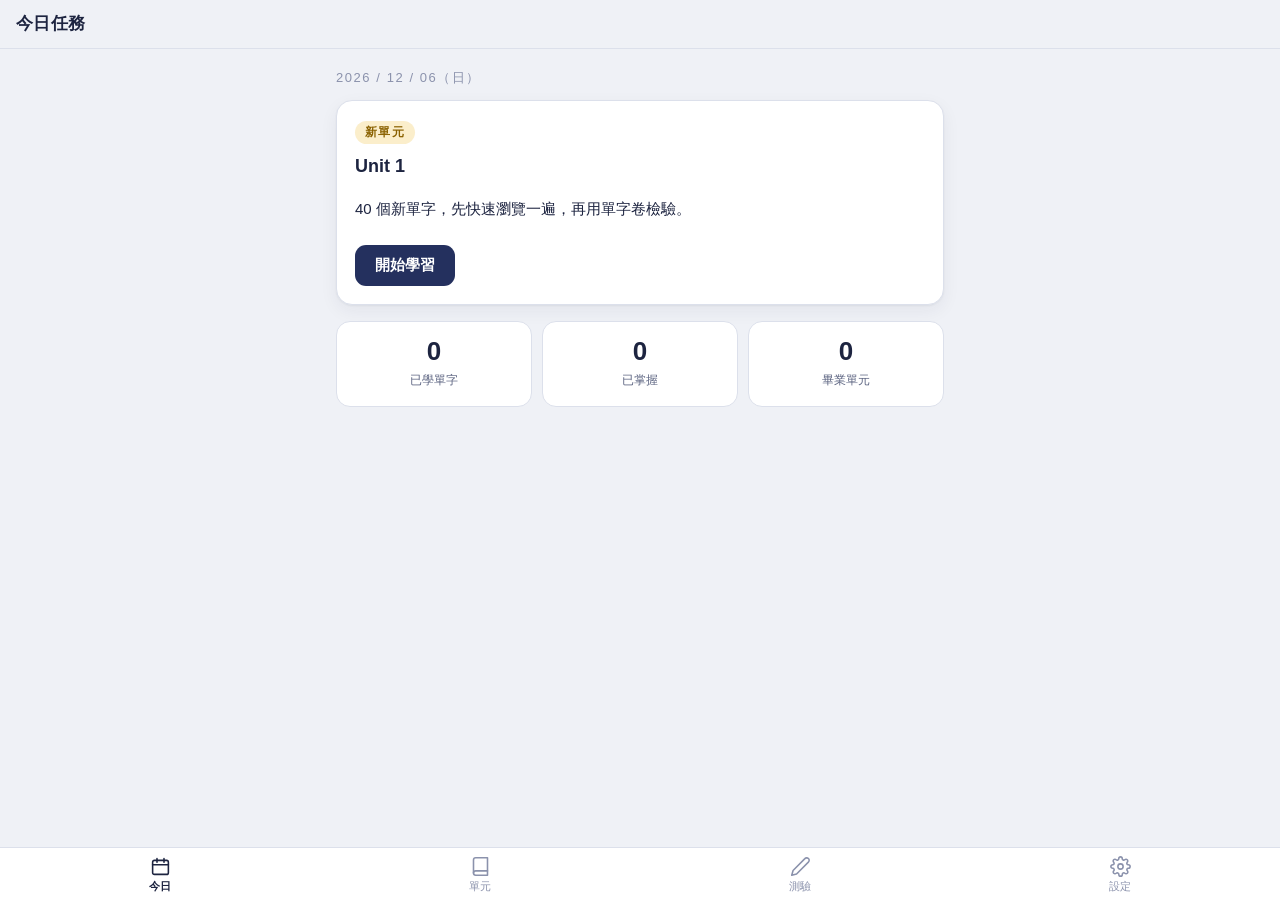
==== app/index.html @ bc799c41 "介面全面移除 emoji，改用 Feather SVG 線條圖示（全域規則）(v1.3.0) Co-Authored-By: Claude Fable 5 <noreply@anthropic.com" ====
<!doctype html>
<html lang="zh-Hant-TW">
<head>
<meta charset="utf-8">
<meta name="viewport" content="width=device-width, initial-scale=1, viewport-fit=cover">
<meta name="color-scheme" content="light dark">
<meta name="theme-color" content="#EFF1F6" media="(prefers-color-scheme: light)">
<meta name="theme-color" content="#101527" media="(prefers-color-scheme: dark)">
<title>多益日課</title>
<meta name="description" content="TOEIC 1250 核心單字（TSL 1.2 全量）：每日一單元、間隔複習、單字測驗。">
<link rel="icon" href="icons/icon-192.png" type="image/png">
<link rel="manifest" href="manifest.json">
<link rel="apple-touch-icon" href="icons/apple-touch-icon.png">
<meta name="apple-mobile-web-app-capable" content="yes">
<meta name="apple-mobile-web-app-status-bar-style" content="default">
<meta name="apple-mobile-web-app-title" content="多益日課">
<link rel="stylesheet" href="css/style.css">
</head>
<body>
<main id="main" aria-live="polite"></main>

<nav class="tabbar" aria-label="主選單">
  <button data-tab="home" onclick="nav('#/home')"><span class="ic"><svg viewBox="0 0 24 24" fill="none" stroke="currentColor" stroke-width="1.8" stroke-linecap="round" stroke-linejoin="round" aria-hidden="true"><rect x="3" y="5" width="18" height="16" rx="2"/><line x1="8" y1="3" x2="8" y2="7"/><line x1="16" y1="3" x2="16" y2="7"/><line x1="3" y1="10" x2="21" y2="10"/></svg></span>今日</button>
  <button data-tab="units" onclick="nav('#/units')"><span class="ic"><svg viewBox="0 0 24 24" fill="none" stroke="currentColor" stroke-width="1.8" stroke-linecap="round" stroke-linejoin="round" aria-hidden="true"><path d="M4 19.5A2.5 2.5 0 0 1 6.5 17H20"/><path d="M6.5 2H20v20H6.5A2.5 2.5 0 0 1 4 19.5v-15A2.5 2.5 0 0 1 6.5 2z"/></svg></span>單元</button>
  <button data-tab="quiz" onclick="nav('#/quiz')"><span class="ic"><svg viewBox="0 0 24 24" fill="none" stroke="currentColor" stroke-width="1.8" stroke-linecap="round" stroke-linejoin="round" aria-hidden="true"><path d="M17 3a2.83 2.83 0 1 1 4 4L7.5 20.5 2 22l1.5-5.5L17 3z"/></svg></span>測驗</button>
  <button data-tab="settings" onclick="nav('#/settings')"><span class="ic"><svg viewBox="0 0 24 24" fill="none" stroke="currentColor" stroke-width="1.8" stroke-linecap="round" stroke-linejoin="round" aria-hidden="true"><circle cx="12" cy="12" r="3"/><path d="M19.4 15a1.65 1.65 0 0 0 .33 1.82l.06.06a2 2 0 0 1 0 2.83 2 2 0 0 1-2.83 0l-.06-.06a1.65 1.65 0 0 0-1.82-.33 1.65 1.65 0 0 0-1 1.51V21a2 2 0 0 1-2 2 2 2 0 0 1-2-2v-.09A1.65 1.65 0 0 0 9 19.4a1.65 1.65 0 0 0-1.82.33l-.06.06a2 2 0 0 1-2.83 0 2 2 0 0 1 0-2.83l.06-.06a1.65 1.65 0 0 0 .33-1.82 1.65 1.65 0 0 0-1.51-1H3a2 2 0 0 1-2-2 2 2 0 0 1 2-2h.09A1.65 1.65 0 0 0 4.6 9a1.65 1.65 0 0 0-.33-1.82l-.06-.06a2 2 0 0 1 0-2.83 2 2 0 0 1 2.83 0l.06.06a1.65 1.65 0 0 0 1.82.33H9a1.65 1.65 0 0 0 1-1.51V3a2 2 0 0 1 2-2 2 2 0 0 1 2 2v.09a1.65 1.65 0 0 0 1 1.51 1.65 1.65 0 0 0 1.82-.33l.06-.06a2 2 0 0 1 2.83 0 2 2 0 0 1 0 2.83l-.06.06a1.65 1.65 0 0 0-.33 1.82V9a1.65 1.65 0 0 0 1.51 1H21a2 2 0 0 1 2 2 2 2 0 0 1-2 2h-.09a1.65 1.65 0 0 0-1.51 1z"/></svg></span>設定</button>
</nav>

<script src="js/config.js"></script>
<script src="js/store.js"></script>
<script src="js/speech.js"></script>
<script src="js/app.js"></script>
</body>
</html>
---- app/css/style.css ----
/* 多益日課 — mobile-first, iPhone Safari 為主要目標 */
:root{
  --ground:#EFF1F6; --surface:#FFFFFF; --surface-2:#F6F7FB;
  --ink:#1D2440; --ink-2:#5B6380; --ink-3:#8B92AC; --line:#DCE0EB;
  --accent:#F0B429; --accent-soft:#FBEECB; --accent-ink:#8A6100;
  --btn-bg:#24305E; --btn-ink:#FFFFFF;
  --good:#25754F; --good-bg:#E0F1E8; --bad:#B54258; --bad-bg:#F8E6EA;
  --shadow:0 1px 2px rgba(29,36,64,.05),0 6px 18px rgba(29,36,64,.06);
  --focus:#4A5FB0;
}
@media (prefers-color-scheme: dark){
  :root:not([data-theme="light"]){
    --ground:#101527; --surface:#1A2038; --surface-2:#20274A;
    --ink:#E9ECF7; --ink-2:#A6ADCB; --ink-3:#7A82A6; --line:#2E3557;
    --accent:#FFC94A; --accent-soft:#3A3350; --accent-ink:#FFD97A;
    --btn-bg:#4A5FB0; --btn-ink:#FFFFFF;
    --good:#5FC996; --good-bg:#1E3A2F; --bad:#EE8298; --bad-bg:#432231;
    --shadow:0 1px 2px rgba(0,0,0,.3),0 6px 18px rgba(0,0,0,.35);
    --focus:#8296DD;
  }
}
:root[data-theme="dark"]{
  --ground:#101527; --surface:#1A2038; --surface-2:#20274A;
  --ink:#E9ECF7; --ink-2:#A6ADCB; --ink-3:#7A82A6; --line:#2E3557;
  --accent:#FFC94A; --accent-soft:#3A3350; --accent-ink:#FFD97A;
  --btn-bg:#4A5FB0; --btn-ink:#FFFFFF;
  --good:#5FC996; --good-bg:#1E3A2F; --bad:#EE8298; --bad-bg:#432231;
  --shadow:0 1px 2px rgba(0,0,0,.3),0 6px 18px rgba(0,0,0,.35);
  --focus:#8296DD;
}

*{box-sizing:border-box}
html{-webkit-text-size-adjust:100%}
body{
  margin:0; background:var(--ground); color:var(--ink);
  font:15px/1.65 "Noto Sans TC",-apple-system,"PingFang TC","Microsoft JhengHei",sans-serif;
  min-height:100vh; padding-bottom:calc(64px + env(safe-area-inset-bottom));
  -webkit-tap-highlight-color:transparent;
}
button{font-family:inherit;font-size:inherit;cursor:pointer}
textarea,input{font-family:inherit;color:var(--ink)}
:focus-visible{outline:2px solid var(--focus);outline-offset:2px;border-radius:4px}
h1,h2,h3{margin:0;font-weight:700}
[hidden]{display:none!important}

.topbar{
  position:sticky;top:0;z-index:10;
  display:flex;align-items:center;gap:8px;
  background:var(--ground);border-bottom:1px solid var(--line);
  padding:calc(10px + env(safe-area-inset-top)) 16px 10px;
}
.topbar h1{font-size:17px;letter-spacing:.02em}
.backbtn{
  border:none;background:none;color:var(--ink);
  font-size:26px;line-height:1;padding:0 8px 2px 0;
}

.pad{padding:16px;max-width:640px;margin:0 auto}
.pad-s{padding:12px}
.mt{margin-top:12px}
.muted{color:var(--ink-2);font-size:13.5px;margin:4px 0}
.datefmt{color:var(--ink-3);font-size:13px;letter-spacing:.12em;margin:2px 0 12px;
  font-variant-numeric:tabular-nums}
.secttl{font-size:14px;color:var(--ink-2);margin:18px 0 8px}

.card{
  background:var(--surface);border:1px solid var(--line);border-radius:16px;
  box-shadow:var(--shadow);padding:18px;margin-bottom:12px;
}
.card h2{font-size:18px;margin-bottom:4px}
.card .cnt{color:var(--accent-ink);background:var(--accent-soft);
  border-radius:99px;padding:1px 10px;font-size:13px;vertical-align:2px}

.btn{
  border:none;border-radius:11px;background:var(--btn-bg);color:var(--btn-ink);
  padding:11px 20px;font-weight:700;font-size:15px;margin-top:8px;
}
.btn.ghost{background:var(--surface-2);color:var(--ink);border:1px solid var(--line)}
.btn.danger{background:var(--bad-bg);color:var(--bad);border:1px solid var(--bad)}
.btn.small{padding:6px 14px;font-size:13px;margin:0}
.btn:disabled{opacity:.45;cursor:not-allowed}
.rowbtns{display:flex;gap:10px;flex-wrap:wrap;margin-top:8px}
.rowbtns.center{justify-content:center}
.iconbtn{border:1px solid var(--line);background:var(--surface-2);border-radius:99px;
  width:38px;height:38px;flex:none;color:var(--ink);
  display:inline-flex;align-items:center;justify-content:center}
.iconbtn.big{width:52px;height:52px}
.iconbtn svg{width:18px;height:18px}
.iconbtn.big svg{width:22px;height:22px}

/* 今日任務 */
.task-tag{display:inline-block;font-size:11.5px;font-weight:700;letter-spacing:.12em;
  padding:2px 10px;border-radius:99px;margin-bottom:8px}
.task-tag.new{background:var(--accent-soft);color:var(--accent-ink)}
.task-tag.review{background:var(--good-bg);color:var(--good)}
.done-card{text-align:center;padding:34px 18px}
.statrow{display:grid;grid-template-columns:repeat(3,1fr);gap:10px;margin-top:16px}
.stat{background:var(--surface);border:1px solid var(--line);border-radius:14px;
  text-align:center;padding:14px 6px}
.stat b{font-size:26px;font-variant-numeric:tabular-nums;display:block;line-height:1.2}
.stat span{font-size:12px;color:var(--ink-2)}
.notice{background:var(--accent-soft);color:var(--accent-ink);border-radius:12px;
  padding:10px 14px;font-size:13.5px;margin-bottom:12px}
.notice.bad{background:var(--bad-bg);color:var(--bad)}

/* 單元列表 */
.unitrow{cursor:pointer}
.unitrow-head{display:flex;justify-content:space-between;align-items:baseline}
.stagelbl{font-size:12.5px;color:var(--ink-2)}
.bar{height:6px;background:var(--surface-2);border:1px solid var(--line);
  border-radius:99px;overflow:hidden;margin:10px 0 8px}
.bar div{height:100%;background:var(--accent);border-radius:99px}
.unitrow-foot{display:flex;justify-content:space-between;font-size:12.5px;color:var(--ink-3)}
.pips{display:flex;gap:3px;align-items:center}
.pips i{width:8px;height:8px;border-radius:99px;background:var(--line);display:inline-block}
.pips i.on{background:var(--good)}

/* 單字列表 */
.list{padding:4px 0}
.wordrow{
  display:flex;justify-content:space-between;align-items:center;gap:10px;
  padding:11px 16px;border-bottom:1px solid var(--line);cursor:pointer;
}
.wordrow:last-child{border-bottom:none}
.wordrow b{font-size:16.5px}
.wordrow .zh{color:var(--ink-2);font-size:13px;margin-left:10px}
.wordrow.slim b{font-size:15px}
.wordst{color:var(--ink-3)}
.star{color:var(--accent);margin-left:5px}
.wordst.ok{color:var(--good);font-weight:700}
.del{background:none;border:none;color:var(--ink-3);font-size:13px;padding:4px 8px}

/* 單字詳情 */
.w-head{display:flex;align-items:center;gap:12px;justify-content:space-between}
.headword{font-size:clamp(1.9rem,8vw,2.6rem);font-weight:700;line-height:1.15;
  overflow-wrap:anywhere}
.ipa{color:var(--ink-3);font-style:italic;margin:2px 0;font-size:15px}
.pos{color:var(--accent-ink);font-weight:700;font-size:13px;letter-spacing:.08em;margin:2px 0}
.defs p{margin:3px 0;font-size:16px}
.wordcard h3{font-size:13px;color:var(--ink-3);letter-spacing:.1em;margin:16px 0 6px}
.chips{display:flex;flex-wrap:wrap;gap:6px}
.chip{background:var(--surface-2);border:1px solid var(--line);border-radius:99px;
  padding:2px 12px;font-size:13px}
.chip.anti{background:var(--bad-bg);color:var(--bad);border-color:var(--bad)}
.ex{border-left:3px solid var(--accent);padding:2px 0 2px 12px;margin:8px 0}
.ex .en{margin:0;font-size:15px}
.ex .zh{margin:2px 0 0;color:var(--ink-2);font-size:13.5px}
.defen{color:var(--ink-2);font-size:14px;margin:0}
.w-stats{color:var(--ink-3);font-size:12.5px;margin-top:16px;
  font-variant-numeric:tabular-nums}

/* 快速記憶 */
.flashpad{display:flex;flex-direction:column;gap:14px}
.flash-i{color:var(--ink-3);font-size:13px;text-align:center;margin:0;
  font-variant-numeric:tabular-nums}
.flashcard{
  min-height:300px;display:flex;flex-direction:column;justify-content:center;
  align-items:center;text-align:center;cursor:pointer;margin:0;gap:6px;
}
.flashcard .defs p{font-size:17px}
.fliphint{color:var(--ink-3);font-size:12.5px;margin-top:14px}

/* 測驗 */
.quizcard{text-align:center;padding:26px 18px}
.quizcard .w-head{justify-content:center}
.chiprow{display:flex;flex-wrap:wrap;gap:8px;margin:10px 0}
.chipbtn{background:var(--surface-2);border:1px solid var(--line);color:var(--ink);
  border-radius:99px;padding:7px 16px;font-weight:700;font-size:14px}
.chipbtn.sel{background:var(--btn-bg);color:var(--btn-ink);border-color:var(--btn-bg)}
.opts{display:grid;gap:10px}
.opts button{
  text-align:left;border:1px solid var(--line);border-radius:13px;
  background:var(--surface);padding:13px 16px;font-size:15.5px;color:var(--ink);
  box-shadow:var(--shadow);
}
.opts button.correct{background:var(--good-bg);border-color:var(--good);color:var(--good);font-weight:700}
.opts button.wrong{background:var(--bad-bg);border-color:var(--bad);color:var(--bad)}
.opts button:disabled{cursor:default}
.quiznext{display:flex;align-items:center;gap:14px;margin-top:14px;min-height:48px}
.fb{font-weight:700}
.fb.ok{color:var(--good)}
.fb.no{color:var(--bad)}
.center-card{text-align:center;padding:30px 18px}
.scorehero{font-size:56px;font-weight:700;margin:0;line-height:1.1;
  font-variant-numeric:tabular-nums}
.scorehero small{font-size:22px;color:var(--ink-3);font-weight:400}

/* 設定 */
.ta{width:100%;min-height:90px;border:1px solid var(--line);border-radius:10px;
  background:var(--surface-2);padding:10px;font-size:12.5px;margin-top:8px;resize:vertical}
.about p{margin:4px 0}

/* 底部分頁列 */
.tabbar{
  position:fixed;left:0;right:0;bottom:0;z-index:20;
  display:flex;background:var(--surface);border-top:1px solid var(--line);
  padding-bottom:env(safe-area-inset-bottom);
}
.tabbar button{
  flex:1;background:none;border:none;color:var(--ink-3);
  font-size:11px;padding:8px 0 6px;display:flex;flex-direction:column;
  align-items:center;gap:2px;
}
.tabbar button .ic{line-height:0}
.tabbar button .ic svg{width:21px;height:21px}
.tabbar button.active{color:var(--ink);font-weight:700}

@media (prefers-reduced-motion: reduce){
  *{transition:none!important;animation:none!important}
}
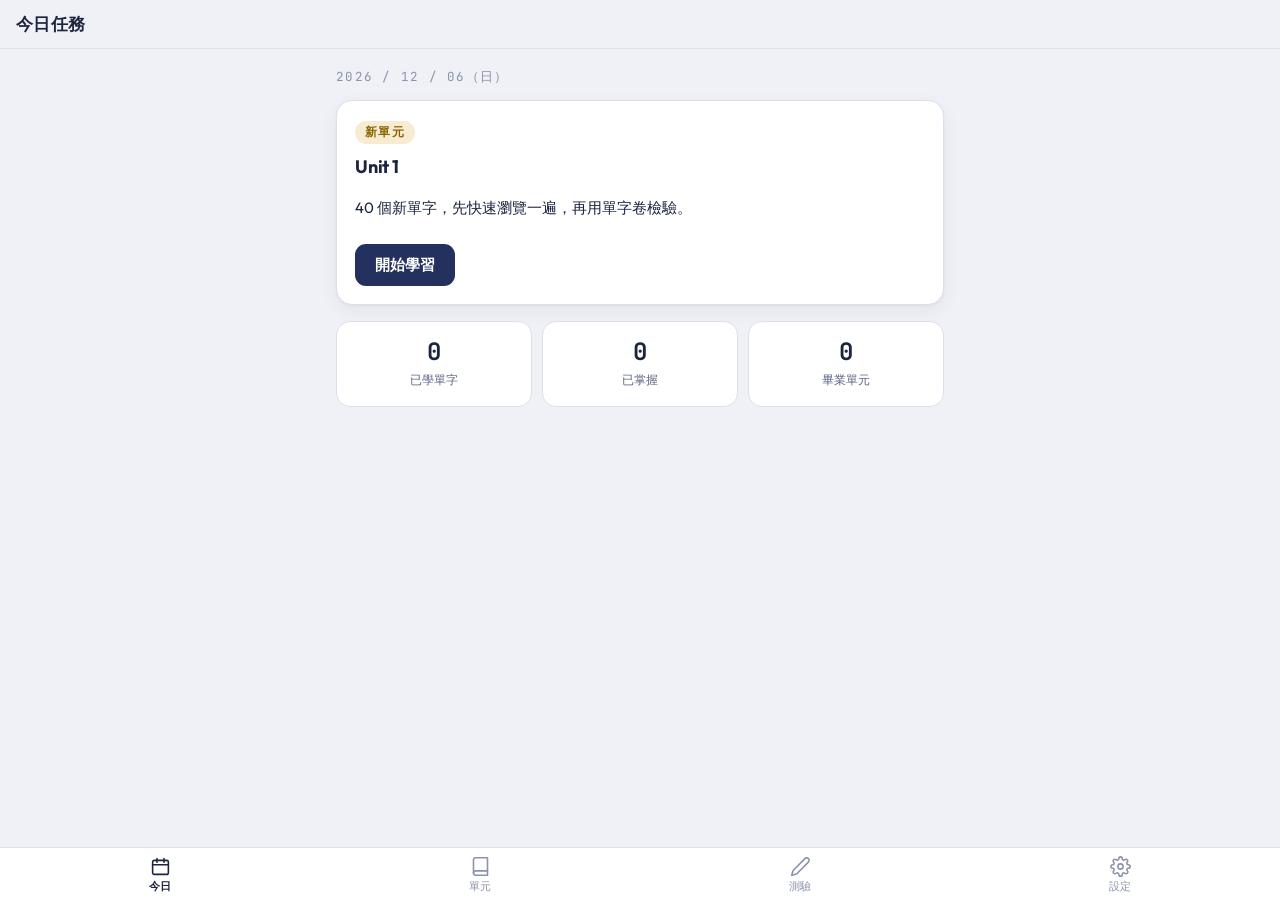
==== commit 6f921036: "套用 stitch-skills taste-design：DESIGN.md 準則 + Outfit/JetBrains Mono 字型系統、降飽和琥珀、觸覺按鈕、cascade 進場 (v1.4." ====
--- a/app/index.html
+++ b/app/index.html
@@ -14,6 +14,9 @@
 <meta name="apple-mobile-web-app-capable" content="yes">
 <meta name="apple-mobile-web-app-status-bar-style" content="default">
 <meta name="apple-mobile-web-app-title" content="多益日課">
+<link rel="preconnect" href="https://fonts.googleapis.com">
+<link rel="preconnect" href="https://fonts.gstatic.com" crossorigin>
+<link rel="stylesheet" href="https://fonts.googleapis.com/css2?family=Outfit:wght@500;600;700&family=JetBrains+Mono:wght@400;500&display=swap">
 <link rel="stylesheet" href="css/style.css">
 </head>
 <body>
--- a/app/css/style.css
+++ b/app/css/style.css
@@ -1,46 +1,49 @@
-/* 多益日課 — mobile-first, iPhone Safari 為主要目標 */
+/* 多益日課 — mobile-first, iPhone Safari 為主要目標。
+   視覺準則見專案根目錄 DESIGN.md（taste-design 方法論）。 */
 :root{
   --ground:#EFF1F6; --surface:#FFFFFF; --surface-2:#F6F7FB;
   --ink:#1D2440; --ink-2:#5B6380; --ink-3:#8B92AC; --line:#DCE0EB;
-  --accent:#F0B429; --accent-soft:#FBEECB; --accent-ink:#8A6100;
+  --accent:#DFAF52; --accent-soft:#F7ECD2; --accent-ink:#8A6100;
   --btn-bg:#24305E; --btn-ink:#FFFFFF;
   --good:#25754F; --good-bg:#E0F1E8; --bad:#B54258; --bad-bg:#F8E6EA;
   --shadow:0 1px 2px rgba(29,36,64,.05),0 6px 18px rgba(29,36,64,.06);
-  --focus:#4A5FB0;
+  --focus:#8A6100;
+  --font-mono:"JetBrains Mono",ui-monospace,"SF Mono",Menlo,monospace;
+  --ease:cubic-bezier(.2,.7,.3,1);
 }
 @media (prefers-color-scheme: dark){
   :root:not([data-theme="light"]){
     --ground:#101527; --surface:#1A2038; --surface-2:#20274A;
     --ink:#E9ECF7; --ink-2:#A6ADCB; --ink-3:#7A82A6; --line:#2E3557;
-    --accent:#FFC94A; --accent-soft:#3A3350; --accent-ink:#FFD97A;
+    --accent:#E5C06A; --accent-soft:#3A3350; --accent-ink:#EFCF87;
     --btn-bg:#4A5FB0; --btn-ink:#FFFFFF;
     --good:#5FC996; --good-bg:#1E3A2F; --bad:#EE8298; --bad-bg:#432231;
     --shadow:0 1px 2px rgba(0,0,0,.3),0 6px 18px rgba(0,0,0,.35);
-    --focus:#8296DD;
+    --focus:#E5C06A;
   }
 }
 :root[data-theme="dark"]{
   --ground:#101527; --surface:#1A2038; --surface-2:#20274A;
   --ink:#E9ECF7; --ink-2:#A6ADCB; --ink-3:#7A82A6; --line:#2E3557;
-  --accent:#FFC94A; --accent-soft:#3A3350; --accent-ink:#FFD97A;
+  --accent:#E5C06A; --accent-soft:#3A3350; --accent-ink:#EFCF87;
   --btn-bg:#4A5FB0; --btn-ink:#FFFFFF;
   --good:#5FC996; --good-bg:#1E3A2F; --bad:#EE8298; --bad-bg:#432231;
   --shadow:0 1px 2px rgba(0,0,0,.3),0 6px 18px rgba(0,0,0,.35);
-  --focus:#8296DD;
+  --focus:#E5C06A;
 }
 
 *{box-sizing:border-box}
 html{-webkit-text-size-adjust:100%}
 body{
   margin:0; background:var(--ground); color:var(--ink);
-  font:15px/1.65 "Noto Sans TC",-apple-system,"PingFang TC","Microsoft JhengHei",sans-serif;
+  font:15px/1.65 "Outfit","Noto Sans TC",-apple-system,"PingFang TC","Microsoft JhengHei",sans-serif;
   min-height:100vh; padding-bottom:calc(64px + env(safe-area-inset-bottom));
   -webkit-tap-highlight-color:transparent;
 }
 button{font-family:inherit;font-size:inherit;cursor:pointer}
 textarea,input{font-family:inherit;color:var(--ink)}
 :focus-visible{outline:2px solid var(--focus);outline-offset:2px;border-radius:4px}
-h1,h2,h3{margin:0;font-weight:700}
+h1,h2,h3{margin:0;font-weight:700;letter-spacing:-.01em}
 [hidden]{display:none!important}
 
 .topbar{
@@ -59,8 +62,8 @@
 .pad-s{padding:12px}
 .mt{margin-top:12px}
 .muted{color:var(--ink-2);font-size:13.5px;margin:4px 0}
-.datefmt{color:var(--ink-3);font-size:13px;letter-spacing:.12em;margin:2px 0 12px;
-  font-variant-numeric:tabular-nums}
+.datefmt{color:var(--ink-3);font-size:12.5px;letter-spacing:.1em;margin:2px 0 12px;
+  font-family:var(--font-mono)}
 .secttl{font-size:14px;color:var(--ink-2);margin:18px 0 8px}
 
 .card{
@@ -74,7 +77,9 @@
 .btn{
   border:none;border-radius:11px;background:var(--btn-bg);color:var(--btn-ink);
   padding:11px 20px;font-weight:700;font-size:15px;margin-top:8px;
-}
+  transition:transform .12s var(--ease);
+}
+.btn:active,.iconbtn:active,.chipbtn:active{transform:translateY(1px)}
 .btn.ghost{background:var(--surface-2);color:var(--ink);border:1px solid var(--line)}
 .btn.danger{background:var(--bad-bg);color:var(--bad);border:1px solid var(--bad)}
 .btn.small{padding:6px 14px;font-size:13px;margin:0}
@@ -97,7 +102,7 @@
 .statrow{display:grid;grid-template-columns:repeat(3,1fr);gap:10px;margin-top:16px}
 .stat{background:var(--surface);border:1px solid var(--line);border-radius:14px;
   text-align:center;padding:14px 6px}
-.stat b{font-size:26px;font-variant-numeric:tabular-nums;display:block;line-height:1.2}
+.stat b{font-size:24px;font-family:var(--font-mono);display:block;line-height:1.3}
 .stat span{font-size:12px;color:var(--ink-2)}
 .notice{background:var(--accent-soft);color:var(--accent-ink);border-radius:12px;
   padding:10px 14px;font-size:13.5px;margin-bottom:12px}
@@ -133,8 +138,8 @@
 /* 單字詳情 */
 .w-head{display:flex;align-items:center;gap:12px;justify-content:space-between}
 .headword{font-size:clamp(1.9rem,8vw,2.6rem);font-weight:700;line-height:1.15;
-  overflow-wrap:anywhere}
-.ipa{color:var(--ink-3);font-style:italic;margin:2px 0;font-size:15px}
+  letter-spacing:-.015em;overflow-wrap:anywhere}
+.ipa{color:var(--ink-3);margin:2px 0;font-size:14px;font-family:var(--font-mono)}
 .pos{color:var(--accent-ink);font-weight:700;font-size:13px;letter-spacing:.08em;margin:2px 0}
 .defs p{margin:3px 0;font-size:16px}
 .wordcard h3{font-size:13px;color:var(--ink-3);letter-spacing:.1em;margin:16px 0 6px}
@@ -146,13 +151,13 @@
 .ex .en{margin:0;font-size:15px}
 .ex .zh{margin:2px 0 0;color:var(--ink-2);font-size:13.5px}
 .defen{color:var(--ink-2);font-size:14px;margin:0}
-.w-stats{color:var(--ink-3);font-size:12.5px;margin-top:16px;
-  font-variant-numeric:tabular-nums}
+.w-stats{color:var(--ink-3);font-size:12px;margin-top:16px;
+  font-family:var(--font-mono)}
 
 /* 快速記憶 */
 .flashpad{display:flex;flex-direction:column;gap:14px}
-.flash-i{color:var(--ink-3);font-size:13px;text-align:center;margin:0;
-  font-variant-numeric:tabular-nums}
+.flash-i{color:var(--ink-3);font-size:12.5px;text-align:center;margin:0;
+  font-family:var(--font-mono)}
 .flashcard{
   min-height:300px;display:flex;flex-direction:column;justify-content:center;
   align-items:center;text-align:center;cursor:pointer;margin:0;gap:6px;
@@ -181,8 +186,8 @@
 .fb.ok{color:var(--good)}
 .fb.no{color:var(--bad)}
 .center-card{text-align:center;padding:30px 18px}
-.scorehero{font-size:56px;font-weight:700;margin:0;line-height:1.1;
-  font-variant-numeric:tabular-nums}
+.scorehero{font-size:52px;font-weight:500;margin:0;line-height:1.1;
+  font-family:var(--font-mono)}
 .scorehero small{font-size:22px;color:var(--ink-3);font-weight:400}
 
 /* 設定 */
@@ -208,3 +213,12 @@
 @media (prefers-reduced-motion: reduce){
   *{transition:none!important;animation:none!important}
 }
+
+/* 進場：卡片 cascade 浮現（DESIGN.md §6）；reduced-motion 由上方全域規則停用 */
+@keyframes rise{from{opacity:0;transform:translateY(8px)}}
+.pad>.card{animation:rise .26s var(--ease) backwards}
+.pad>.card:nth-child(2){animation-delay:40ms}
+.pad>.card:nth-child(3){animation-delay:80ms}
+.pad>.card:nth-child(4){animation-delay:120ms}
+.pad>.card:nth-child(5){animation-delay:160ms}
+.pad>.card:nth-child(6){animation-delay:200ms}
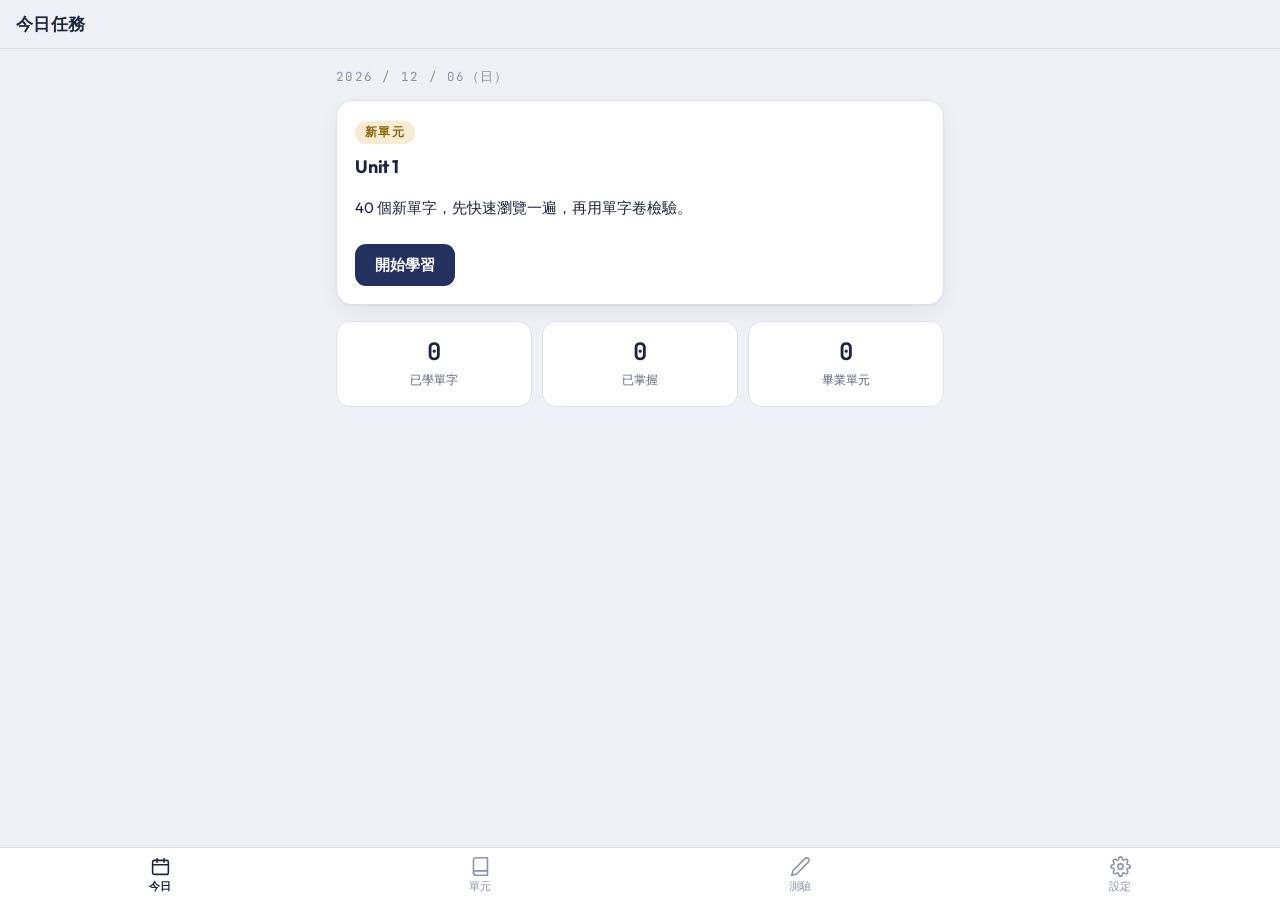
==== commit e3829475: "落實 iOS PWA 行為規格：文件層鎖死+內層滾動、鍵盤 VP 模組、44pt 熱區、真按鈕語意、App 內對話框、SW 更新提示與 ?live 直通 (v1.5.0) Co-Authored-By" ====
--- a/app/index.html
+++ b/app/index.html
@@ -7,6 +7,7 @@
 <meta name="theme-color" content="#EFF1F6" media="(prefers-color-scheme: light)">
 <meta name="theme-color" content="#101527" media="(prefers-color-scheme: dark)">
 <title>多益日課</title>
+<meta name="app-version" content="v1.5.0"><!-- 與 sw.js 的 VERSION 同步遞增（docs/ios-pwa-rules.md §13） -->
 <meta name="description" content="TOEIC 1250 核心單字（TSL 1.2 全量）：每日一單元、間隔複習、單字測驗。">
 <link rel="icon" href="icons/icon-192.png" type="image/png">
 <link rel="manifest" href="manifest.json">
@@ -20,6 +21,7 @@
 <link rel="stylesheet" href="css/style.css">
 </head>
 <body>
+<!-- shell-start（預覽版建置腳本擷取此區塊） -->
 <main id="main" aria-live="polite"></main>
 
 <nav class="tabbar" aria-label="主選單">
@@ -29,9 +31,16 @@
   <button data-tab="settings" onclick="nav('#/settings')"><span class="ic"><svg viewBox="0 0 24 24" fill="none" stroke="currentColor" stroke-width="1.8" stroke-linecap="round" stroke-linejoin="round" aria-hidden="true"><circle cx="12" cy="12" r="3"/><path d="M19.4 15a1.65 1.65 0 0 0 .33 1.82l.06.06a2 2 0 0 1 0 2.83 2 2 0 0 1-2.83 0l-.06-.06a1.65 1.65 0 0 0-1.82-.33 1.65 1.65 0 0 0-1 1.51V21a2 2 0 0 1-2 2 2 2 0 0 1-2-2v-.09A1.65 1.65 0 0 0 9 19.4a1.65 1.65 0 0 0-1.82.33l-.06.06a2 2 0 0 1-2.83 0 2 2 0 0 1 0-2.83l.06-.06a1.65 1.65 0 0 0 .33-1.82 1.65 1.65 0 0 0-1.51-1H3a2 2 0 0 1-2-2 2 2 0 0 1 2-2h.09A1.65 1.65 0 0 0 4.6 9a1.65 1.65 0 0 0-.33-1.82l-.06-.06a2 2 0 0 1 0-2.83 2 2 0 0 1 2.83 0l.06.06a1.65 1.65 0 0 0 1.82.33H9a1.65 1.65 0 0 0 1-1.51V3a2 2 0 0 1 2-2 2 2 0 0 1 2 2v.09a1.65 1.65 0 0 0 1 1.51 1.65 1.65 0 0 0 1.82-.33l.06-.06a2 2 0 0 1 2.83 0 2 2 0 0 1 0 2.83l-.06.06a1.65 1.65 0 0 0-.33 1.82V9a1.65 1.65 0 0 0 1.51 1H21a2 2 0 0 1 2 2 2 2 0 0 1-2 2h-.09a1.65 1.65 0 0 0-1.51 1z"/></svg></span>設定</button>
 </nav>
 
+<dialog id="appDialog" class="dlg" aria-labelledby="dlgMsg">
+  <p id="dlgMsg"></p>
+  <div class="dlg-btns" id="dlgBtns"></div>
+</dialog>
+<!-- shell-end -->
+
 <script src="js/config.js"></script>
 <script src="js/store.js"></script>
 <script src="js/speech.js"></script>
+<script src="js/vp.js"></script>
 <script src="js/app.js"></script>
 </body>
 </html>
--- a/app/css/style.css
+++ b/app/css/style.css
@@ -34,13 +34,26 @@
 
 *{box-sizing:border-box}
 html{-webkit-text-size-adjust:100%}
+html,body{height:100%;overflow:hidden}   /* 文件層不滾動（ios-pwa-rules §3） */
 body{
-  margin:0; background:var(--ground); color:var(--ink);
+  margin:0; position:fixed; inset:0; overscroll-behavior:none;
+  background:var(--ground); color:var(--ink);
   font:15px/1.65 "Outfit","Noto Sans TC",-apple-system,"PingFang TC","Microsoft JhengHei",sans-serif;
-  min-height:100vh; padding-bottom:calc(64px + env(safe-area-inset-bottom));
   -webkit-tap-highlight-color:transparent;
 }
-button{font-family:inherit;font-size:inherit;cursor:pointer}
+#main{
+  height:100%; overflow-y:auto; overscroll-behavior-y:contain;
+  -webkit-overflow-scrolling:touch;
+  /* 鍵盤高度只墊這裡（--kb-h 由 js/vp.js 維護），面板幾何永不變 */
+  padding-bottom:calc(84px + var(--kb-h,0px) + env(safe-area-inset-bottom));
+  scroll-padding-bottom:calc(var(--kb-h,0px) + 32px);
+}
+button{
+  font-family:inherit;font-size:inherit;cursor:pointer;
+  touch-action:manipulation;                 /* 一般按鈕；自製手勢才用 none */
+  -webkit-touch-callout:none;
+  user-select:none;-webkit-user-select:none; /* 輸入框內絕不封鎖選字，僅按鈕 */
+}
 textarea,input{font-family:inherit;color:var(--ink)}
 :focus-visible{outline:2px solid var(--focus);outline-offset:2px;border-radius:4px}
 h1,h2,h3{margin:0;font-weight:700;letter-spacing:-.01em}
@@ -55,7 +68,8 @@
 .topbar h1{font-size:17px;letter-spacing:.02em}
 .backbtn{
   border:none;background:none;color:var(--ink);
-  font-size:26px;line-height:1;padding:0 8px 2px 0;
+  font-size:26px;line-height:1;padding:0;
+  width:44px;height:44px;display:grid;place-items:center;margin-left:-12px;
 }
 
 .pad{padding:16px;max-width:640px;margin:0 auto}
@@ -87,7 +101,7 @@
 .rowbtns{display:flex;gap:10px;flex-wrap:wrap;margin-top:8px}
 .rowbtns.center{justify-content:center}
 .iconbtn{border:1px solid var(--line);background:var(--surface-2);border-radius:99px;
-  width:38px;height:38px;flex:none;color:var(--ink);
+  width:44px;height:44px;flex:none;color:var(--ink);
   display:inline-flex;align-items:center;justify-content:center}
 .iconbtn.big{width:52px;height:52px}
 .iconbtn svg{width:18px;height:18px}
@@ -109,7 +123,8 @@
 .notice.bad{background:var(--bad-bg);color:var(--bad)}
 
 /* 單元列表 */
-.unitrow{cursor:pointer}
+.unitrow{cursor:pointer;width:100%;text-align:left;font:inherit;color:inherit;display:block}
+.u-title{font-size:18px;font-weight:700;letter-spacing:-.01em}
 .unitrow-head{display:flex;justify-content:space-between;align-items:baseline}
 .stagelbl{font-size:12.5px;color:var(--ink-2)}
 .bar{height:6px;background:var(--surface-2);border:1px solid var(--line);
@@ -124,7 +139,9 @@
 .list{padding:4px 0}
 .wordrow{
   display:flex;justify-content:space-between;align-items:center;gap:10px;
-  padding:11px 16px;border-bottom:1px solid var(--line);cursor:pointer;
+  width:100%;padding:11px 16px;cursor:pointer;
+  background:none;border:0;border-bottom:1px solid var(--line);
+  text-align:left;font:inherit;color:inherit;
 }
 .wordrow:last-child{border-bottom:none}
 .wordrow b{font-size:16.5px}
@@ -133,11 +150,13 @@
 .wordst{color:var(--ink-3)}
 .star{color:var(--accent);margin-left:5px}
 .wordst.ok{color:var(--good);font-weight:700}
-.del{background:none;border:none;color:var(--ink-3);font-size:13px;padding:4px 8px}
+.del{background:none;border:none;color:var(--ink-3);font-size:13px;padding:8px 10px;position:relative}
+.del::after,.chipbtn::after,.btn.small::after{content:"";position:absolute;inset:-5px}
+.chipbtn,.btn.small{position:relative}
 
 /* 單字詳情 */
 .w-head{display:flex;align-items:center;gap:12px;justify-content:space-between}
-.headword{font-size:clamp(1.9rem,8vw,2.6rem);font-weight:700;line-height:1.15;
+.headword{display:block;font-size:clamp(1.9rem,8vw,2.6rem);font-weight:700;line-height:1.15;
   letter-spacing:-.015em;overflow-wrap:anywhere}
 .ipa{color:var(--ink-3);margin:2px 0;font-size:14px;font-family:var(--font-mono)}
 .pos{color:var(--accent-ink);font-weight:700;font-size:13px;letter-spacing:.08em;margin:2px 0}
@@ -161,6 +180,7 @@
 .flashcard{
   min-height:300px;display:flex;flex-direction:column;justify-content:center;
   align-items:center;text-align:center;cursor:pointer;margin:0;gap:6px;
+  width:100%;font:inherit;color:inherit;
 }
 .flashcard .defs p{font-size:17px}
 .fliphint{color:var(--ink-3);font-size:12.5px;margin-top:14px}
@@ -192,7 +212,8 @@
 
 /* 設定 */
 .ta{width:100%;min-height:90px;border:1px solid var(--line);border-radius:10px;
-  background:var(--surface-2);padding:10px;font-size:12.5px;margin-top:8px;resize:vertical}
+  background:var(--surface-2);padding:10px;margin-top:8px;resize:vertical;
+  font-size:max(16px,1rem)}  /* <16px 會觸發 iOS focus 整頁放大 */
 .about p{margin:4px 0}
 
 /* 底部分頁列 */
@@ -222,3 +243,21 @@
 .pad>.card:nth-child(4){animation-delay:120ms}
 .pad>.card:nth-child(5){animation-delay:160ms}
 .pad>.card:nth-child(6){animation-delay:200ms}
+
+/* App 內對話框（standalone 不用 confirm/alert，ios-pwa-rules §12） */
+dialog.dlg{border:none;border-radius:16px;background:var(--surface);color:var(--ink);
+  box-shadow:var(--shadow);padding:22px;width:min(320px,84vw);margin:auto}
+dialog.dlg::backdrop{background:rgba(16,21,39,.45)}
+.dlg p{margin:0 0 16px;font-size:15px;line-height:1.6}
+.dlg-btns{display:flex;gap:10px;justify-content:flex-end}
+.dlg-btns .btn{margin-top:0}
+
+/* 新版本提示列 */
+.updatebar{
+  position:fixed;left:12px;right:12px;z-index:30;
+  bottom:calc(64px + env(safe-area-inset-bottom) + 10px);
+  display:flex;align-items:center;justify-content:space-between;gap:12px;
+  background:var(--ink);color:var(--ground);
+  border-radius:12px;padding:10px 14px;font-size:13.5px;box-shadow:var(--shadow);
+}
+.updatebar .btn{background:var(--ground);color:var(--ink)}
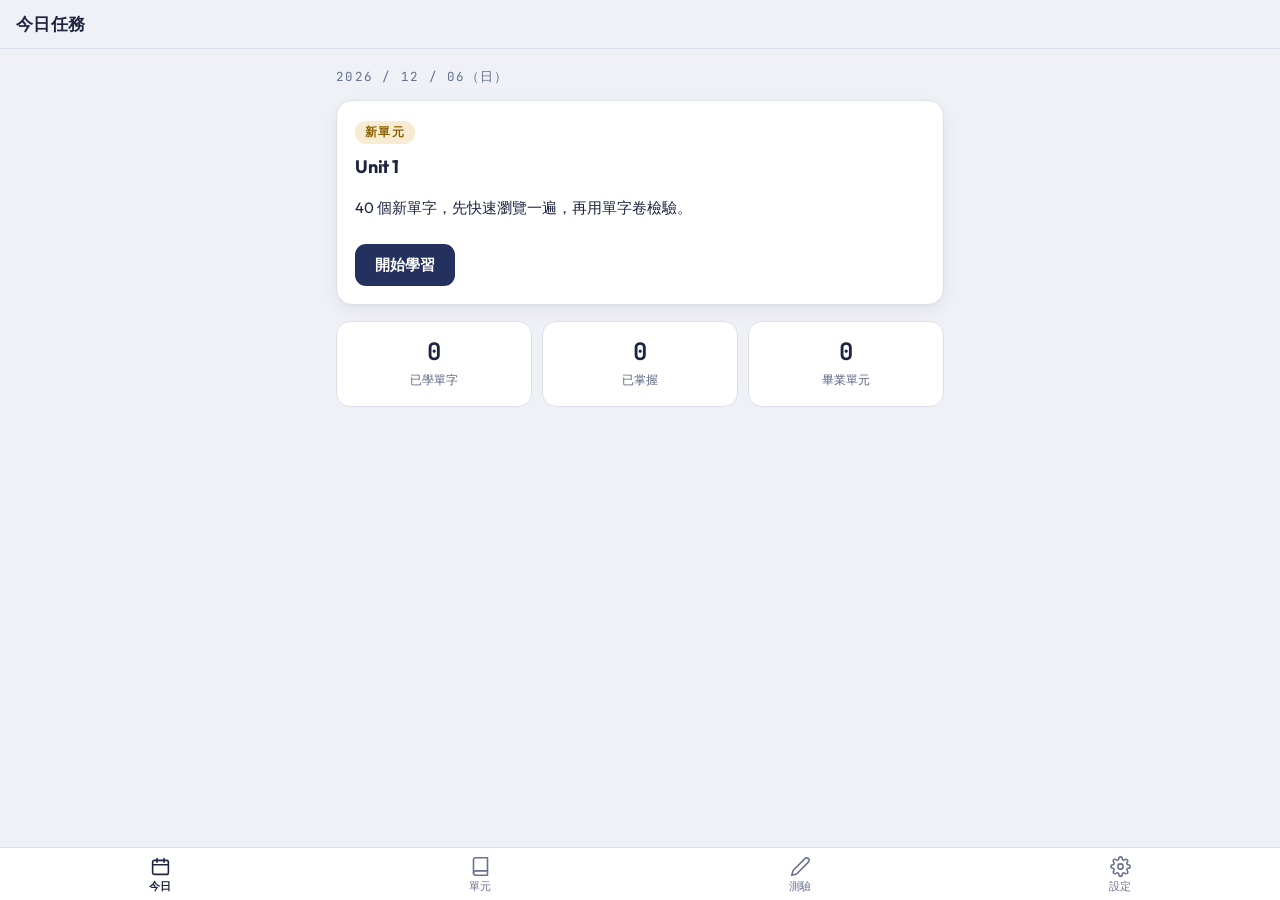
==== commit 059f9ff7: "Apple 級細節第一批：3D 翻卡動畫、答對自動進題、列表按壓態、次要文字對比達標、新卡自動發音(可關) (v1.6.0) Co-Authored-By: Claude Fable 5 <norep" ====
--- a/app/index.html
+++ b/app/index.html
@@ -7,7 +7,7 @@
 <meta name="theme-color" content="#EFF1F6" media="(prefers-color-scheme: light)">
 <meta name="theme-color" content="#101527" media="(prefers-color-scheme: dark)">
 <title>多益日課</title>
-<meta name="app-version" content="v1.5.0"><!-- 與 sw.js 的 VERSION 同步遞增（docs/ios-pwa-rules.md §13） -->
+<meta name="app-version" content="v1.6.0"><!-- 與 sw.js 的 VERSION 同步遞增（docs/ios-pwa-rules.md §13） -->
 <meta name="description" content="TOEIC 1250 核心單字（TSL 1.2 全量）：每日一單元、間隔複習、單字測驗。">
 <link rel="icon" href="icons/icon-192.png" type="image/png">
 <link rel="manifest" href="manifest.json">
--- a/app/css/style.css
+++ b/app/css/style.css
@@ -2,7 +2,7 @@
    視覺準則見專案根目錄 DESIGN.md（taste-design 方法論）。 */
 :root{
   --ground:#EFF1F6; --surface:#FFFFFF; --surface-2:#F6F7FB;
-  --ink:#1D2440; --ink-2:#5B6380; --ink-3:#8B92AC; --line:#DCE0EB;
+  --ink:#1D2440; --ink-2:#5B6380; --ink-3:#68718D; --line:#DCE0EB;
   --accent:#DFAF52; --accent-soft:#F7ECD2; --accent-ink:#8A6100;
   --btn-bg:#24305E; --btn-ink:#FFFFFF;
   --good:#25754F; --good-bg:#E0F1E8; --bad:#B54258; --bad-bg:#F8E6EA;
@@ -177,12 +177,21 @@
 .flashpad{display:flex;flex-direction:column;gap:14px}
 .flash-i{color:var(--ink-3);font-size:12.5px;text-align:center;margin:0;
   font-family:var(--font-mono)}
-.flashcard{
-  min-height:300px;display:flex;flex-direction:column;justify-content:center;
-  align-items:center;text-align:center;cursor:pointer;margin:0;gap:6px;
-  width:100%;font:inherit;color:inherit;
-}
-.flashcard .defs p{font-size:17px}
+.flashwrap{perspective:1200px;width:100%}
+.flashcard3d{
+  position:relative;display:block;width:100%;min-height:320px;
+  margin:0;padding:0;cursor:pointer;font:inherit;color:inherit;
+  transform-style:preserve-3d;transition:transform .5s var(--ease);
+}
+.flashcard3d.flipped{transform:rotateY(180deg)}
+.flashcard3d .face{
+  position:absolute;inset:0;border-radius:16px;
+  backface-visibility:hidden;-webkit-backface-visibility:hidden;
+  display:flex;flex-direction:column;justify-content:center;align-items:center;
+  text-align:center;gap:6px;padding:24px 20px;
+}
+.flashcard3d .face.back{transform:rotateY(180deg);overflow-y:auto}
+.flashcard3d .defs p{font-size:17px}
 .fliphint{color:var(--ink-3);font-size:12.5px;margin-top:14px}
 
 /* 測驗 */
@@ -235,6 +244,16 @@
   *{transition:none!important;animation:none!important}
 }
 
+/* 按壓回饋：列表列與選項按下變色（iOS 原生手感） */
+.wordrow:active,.unitrow:active{background:var(--surface-2)}
+.opts button:active:not(:disabled){background:var(--surface-2)}
+@keyframes pop{50%{transform:scale(1.03)}}
+.opts button.correct{animation:pop .3s var(--ease)}
+
+/* 設定開關列 */
+.switchrow{display:flex;align-items:center;gap:10px;font-size:14px;margin:10px 0;cursor:pointer}
+.switchrow input{font-size:16px;width:20px;height:20px;accent-color:var(--btn-bg);margin:0}
+
 /* 進場：卡片 cascade 浮現（DESIGN.md §6）；reduced-motion 由上方全域規則停用 */
 @keyframes rise{from{opacity:0;transform:translateY(8px)}}
 .pad>.card{animation:rise .26s var(--ease) backwards}
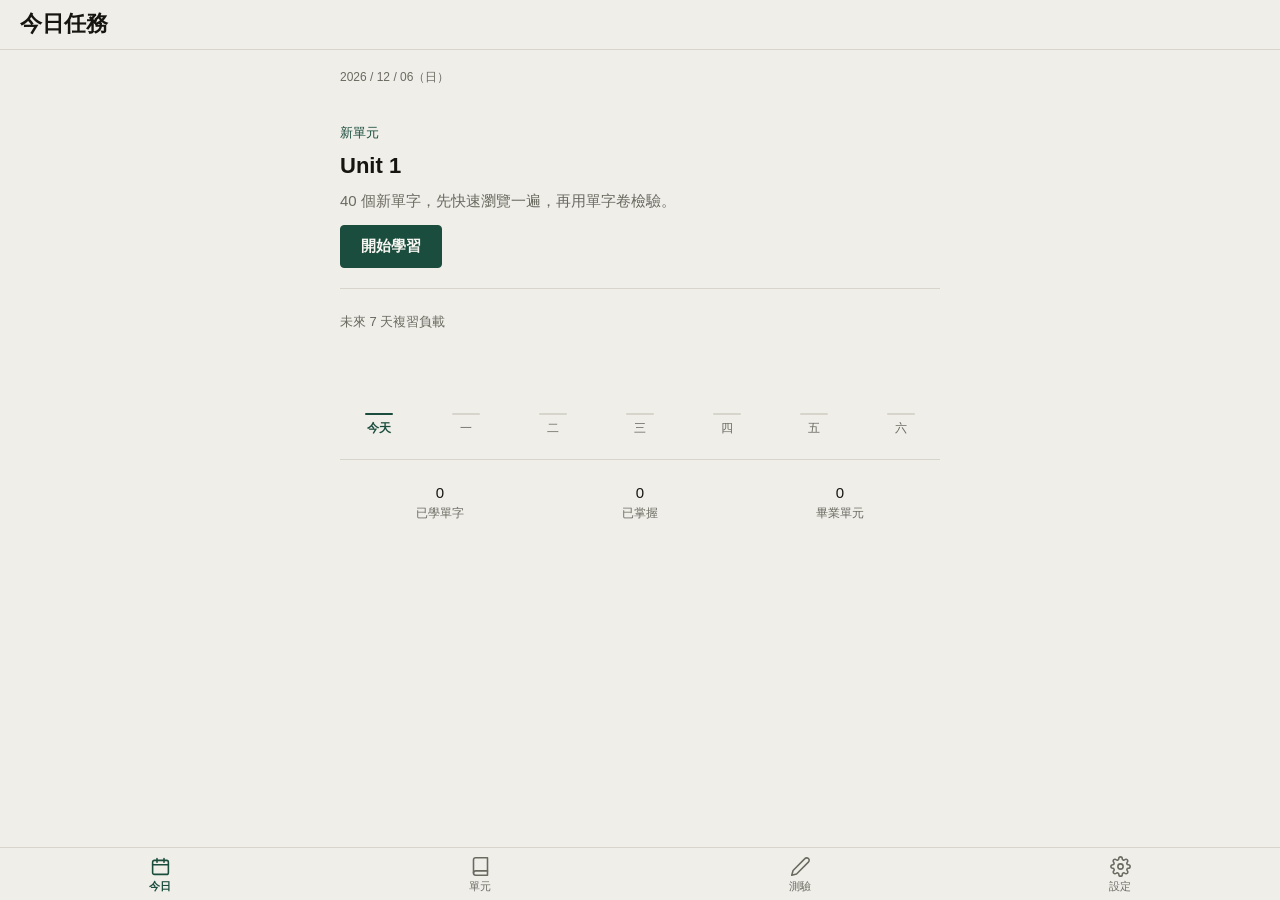
==== commit 5b510f3e: "全面改版方向 A「紙本辭典」(v2.0.0)：Newsreader/Noto Serif 內容字、紙色+深綠、4px 圓角無陰影、去卡片化；單元格子圖+64px 列、7 天複習負載圖、盒位方塊、單選/" ====
--- a/app/index.html
+++ b/app/index.html
@@ -3,11 +3,10 @@
 <head>
 <meta charset="utf-8">
 <meta name="viewport" content="width=device-width, initial-scale=1, viewport-fit=cover">
-<meta name="color-scheme" content="light dark">
-<meta name="theme-color" content="#EFF1F6" media="(prefers-color-scheme: light)">
-<meta name="theme-color" content="#101527" media="(prefers-color-scheme: dark)">
+<meta name="color-scheme" content="light">
+<meta name="theme-color" content="#EFEEE9">
 <title>多益日課</title>
-<meta name="app-version" content="v1.6.0"><!-- 與 sw.js 的 VERSION 同步遞增（docs/ios-pwa-rules.md §13） -->
+<meta name="app-version" content="v2.0.0"><!-- 與 sw.js 的 VERSION 同步遞增（docs/ios-pwa-rules.md §13） -->
 <meta name="description" content="TOEIC 1250 核心單字（TSL 1.2 全量）：每日一單元、間隔複習、單字測驗。">
 <link rel="icon" href="icons/icon-192.png" type="image/png">
 <link rel="manifest" href="manifest.json">
@@ -17,7 +16,7 @@
 <meta name="apple-mobile-web-app-title" content="多益日課">
 <link rel="preconnect" href="https://fonts.googleapis.com">
 <link rel="preconnect" href="https://fonts.gstatic.com" crossorigin>
-<link rel="stylesheet" href="https://fonts.googleapis.com/css2?family=Outfit:wght@500;600;700&family=JetBrains+Mono:wght@400;500&display=swap">
+<link rel="stylesheet" href="https://fonts.googleapis.com/css2?family=Newsreader:ital,opsz,wght@0,6..72,400..700;1,6..72,400..600&family=Noto+Serif+TC:wght@400;600;700&display=swap">
 <link rel="stylesheet" href="css/style.css">
 </head>
 <body>
--- a/app/css/style.css
+++ b/app/css/style.css
@@ -1,35 +1,23 @@
-/* 多益日課 — mobile-first, iPhone Safari 為主要目標。
-   視覺準則見專案根目錄 DESIGN.md（taste-design 方法論）。 */
+/* 多益日課 — 方向 A「紙本辭典」（docs/ui-design-spec.md）
+   淺色、安靜、密度高；圓角一律 4px；不用陰影，層級靠 1px rule 與留白。
+   單一主題（深淺皆此面貌）是規格的刻意選擇。 */
 :root{
-  --ground:#EFF1F6; --surface:#FFFFFF; --surface-2:#F6F7FB;
-  --ink:#1D2440; --ink-2:#5B6380; --ink-3:#68718D; --line:#DCE0EB;
-  --accent:#DFAF52; --accent-soft:#F7ECD2; --accent-ink:#8A6100;
-  --btn-bg:#24305E; --btn-ink:#FFFFFF;
-  --good:#25754F; --good-bg:#E0F1E8; --bad:#B54258; --bad-bg:#F8E6EA;
-  --shadow:0 1px 2px rgba(29,36,64,.05),0 6px 18px rgba(29,36,64,.06);
-  --focus:#8A6100;
-  --font-mono:"JetBrains Mono",ui-monospace,"SF Mono",Menlo,monospace;
+  --paper:#EFEEE9;        /* 頁面底色 */
+  --surface:#F7F6F2;      /* 單字卡、測驗選項（僅此兩者是卡片） */
+  --ink:#16150F;
+  --ink-muted:#6B6A61;
+  --rule:#D6D4CB;
+  --accent:#1B4D3E;
+  --accent-soft:#E3EBE6;
+  --danger:#8C2F26;
+  --success:#2E6B4C;
+  /* 記憶熱度 stage 0–6：全 app 唯一多色處 */
+  --heat-0:#D6D4CB; --heat-1:#B8C4B4; --heat-2:#93AE96; --heat-3:#6E9A7C;
+  --heat-4:#4A8663; --heat-5:#2E6B4C; --heat-6:#1B4D3E;
+  --serif-en:"Newsreader",Georgia,serif;
+  --serif-zh:"Noto Serif TC","Songti TC",serif;
+  --sans:"Noto Sans TC",-apple-system,"PingFang TC","Microsoft JhengHei",sans-serif;
   --ease:cubic-bezier(.2,.7,.3,1);
-}
-@media (prefers-color-scheme: dark){
-  :root:not([data-theme="light"]){
-    --ground:#101527; --surface:#1A2038; --surface-2:#20274A;
-    --ink:#E9ECF7; --ink-2:#A6ADCB; --ink-3:#7A82A6; --line:#2E3557;
-    --accent:#E5C06A; --accent-soft:#3A3350; --accent-ink:#EFCF87;
-    --btn-bg:#4A5FB0; --btn-ink:#FFFFFF;
-    --good:#5FC996; --good-bg:#1E3A2F; --bad:#EE8298; --bad-bg:#432231;
-    --shadow:0 1px 2px rgba(0,0,0,.3),0 6px 18px rgba(0,0,0,.35);
-    --focus:#E5C06A;
-  }
-}
-:root[data-theme="dark"]{
-  --ground:#101527; --surface:#1A2038; --surface-2:#20274A;
-  --ink:#E9ECF7; --ink-2:#A6ADCB; --ink-3:#7A82A6; --line:#2E3557;
-  --accent:#E5C06A; --accent-soft:#3A3350; --accent-ink:#EFCF87;
-  --btn-bg:#4A5FB0; --btn-ink:#FFFFFF;
-  --good:#5FC996; --good-bg:#1E3A2F; --bad:#EE8298; --bad-bg:#432231;
-  --shadow:0 1px 2px rgba(0,0,0,.3),0 6px 18px rgba(0,0,0,.35);
-  --focus:#E5C06A;
 }
 
 *{box-sizing:border-box}
@@ -37,246 +25,310 @@
 html,body{height:100%;overflow:hidden}   /* 文件層不滾動（ios-pwa-rules §3） */
 body{
   margin:0; position:fixed; inset:0; overscroll-behavior:none;
-  background:var(--ground); color:var(--ink);
-  font:15px/1.65 "Outfit","Noto Sans TC",-apple-system,"PingFang TC","Microsoft JhengHei",sans-serif;
+  background:var(--paper); color:var(--ink);
+  font:15px/1.6 var(--sans);
   -webkit-tap-highlight-color:transparent;
 }
 #main{
-  height:100%; overflow-y:auto; overscroll-behavior-y:contain;
+  height:100%; overflow-y:auto; overflow-x:hidden; overscroll-behavior-y:contain;
   -webkit-overflow-scrolling:touch;
-  /* 鍵盤高度只墊這裡（--kb-h 由 js/vp.js 維護），面板幾何永不變 */
   padding-bottom:calc(84px + var(--kb-h,0px) + env(safe-area-inset-bottom));
   scroll-padding-bottom:calc(var(--kb-h,0px) + 32px);
 }
+body.no-tabs .tabbar{display:none}
+body.no-tabs #main{padding-bottom:calc(24px + var(--kb-h,0px) + env(safe-area-inset-bottom))}
 button{
   font-family:inherit;font-size:inherit;cursor:pointer;
-  touch-action:manipulation;                 /* 一般按鈕；自製手勢才用 none */
+  touch-action:manipulation;
   -webkit-touch-callout:none;
-  user-select:none;-webkit-user-select:none; /* 輸入框內絕不封鎖選字，僅按鈕 */
+  user-select:none;-webkit-user-select:none;
 }
 textarea,input{font-family:inherit;color:var(--ink)}
-:focus-visible{outline:2px solid var(--focus);outline-offset:2px;border-radius:4px}
-h1,h2,h3{margin:0;font-weight:700;letter-spacing:-.01em}
+:focus-visible{outline:2px solid var(--accent);outline-offset:2px}
+h1,h2,h3{margin:0}
 [hidden]{display:none!important}
-
+.sr-only{position:absolute;width:1px;height:1px;padding:0;margin:-1px;overflow:hidden;clip:rect(0,0,0,0);white-space:nowrap;border:0}
+
+/* ── 頂欄：不透明背景 + 高 z-index（ui-design-spec §7.1） ── */
 .topbar{
-  position:sticky;top:0;z-index:10;
+  position:sticky;top:0;z-index:30;
   display:flex;align-items:center;gap:8px;
-  background:var(--ground);border-bottom:1px solid var(--line);
-  padding:calc(10px + env(safe-area-inset-top)) 16px 10px;
-}
-.topbar h1{font-size:17px;letter-spacing:.02em}
+  background:var(--paper);border-bottom:1px solid var(--rule);
+  padding:calc(10px + env(safe-area-inset-top)) 20px 10px;
+}
+.topbar h1{font-size:22px;font-weight:600;line-height:1.3}
+.topbar-action{margin-left:auto}
+.topbar-action .iconbtn{background:none;border:none}
 .backbtn{
   border:none;background:none;color:var(--ink);
   font-size:26px;line-height:1;padding:0;
-  width:44px;height:44px;display:grid;place-items:center;margin-left:-12px;
-}
-
-.pad{padding:16px;max-width:640px;margin:0 auto}
-.pad-s{padding:12px}
+  width:44px;height:44px;display:grid;place-items:center;margin-left:-14px;
+}
+
+/* ── 版面 ── */
+.pad{padding:16px 20px;max-width:640px;margin:0 auto}
 .mt{margin-top:12px}
-.muted{color:var(--ink-2);font-size:13.5px;margin:4px 0}
-.datefmt{color:var(--ink-3);font-size:12.5px;letter-spacing:.1em;margin:2px 0 12px;
-  font-family:var(--font-mono)}
-.secttl{font-size:14px;color:var(--ink-2);margin:18px 0 8px}
-
+.muted{color:var(--ink-muted);font-size:13.5px;margin:4px 0}
+.datefmt{color:var(--ink-muted);font-size:12px;margin:2px 0 16px}
+.fieldname{font-size:13px;font-weight:500;line-height:1.4;color:var(--ink-muted);margin:0 0 8px}
+
+/* 區塊（非卡片）：分隔線 + 留白 */
+.section{padding:24px 0;border-bottom:1px solid var(--rule)}
+.section:last-child{border-bottom:none}
+.section h2{font-size:15px;font-weight:600;margin-bottom:8px}
+.section .cnt{color:var(--accent);font-weight:600;margin-left:6px;font-size:13px}
+
+/* ── 卡片：僅單字本體與測驗選項 ── */
 .card{
-  background:var(--surface);border:1px solid var(--line);border-radius:16px;
-  box-shadow:var(--shadow);padding:18px;margin-bottom:12px;
-}
-.card h2{font-size:18px;margin-bottom:4px}
-.card .cnt{color:var(--accent-ink);background:var(--accent-soft);
-  border-radius:99px;padding:1px 10px;font-size:13px;vertical-align:2px}
-
+  background:var(--surface);border:1px solid var(--rule);border-radius:4px;
+  padding:24px 20px;
+}
+
+/* ── 按鈕 ── */
 .btn{
-  border:none;border-radius:11px;background:var(--btn-bg);color:var(--btn-ink);
-  padding:11px 20px;font-weight:700;font-size:15px;margin-top:8px;
+  border:1px solid var(--accent);border-radius:4px;
+  background:var(--accent);color:#F7F6F2;
+  padding:11px 20px;font-weight:600;font-size:15px;margin-top:8px;
   transition:transform .12s var(--ease);
+  font-family:var(--sans);
 }
 .btn:active,.iconbtn:active,.chipbtn:active{transform:translateY(1px)}
-.btn.ghost{background:var(--surface-2);color:var(--ink);border:1px solid var(--line)}
-.btn.danger{background:var(--bad-bg);color:var(--bad);border:1px solid var(--bad)}
-.btn.small{padding:6px 14px;font-size:13px;margin:0}
+.btn.ghost{background:none;color:var(--ink);border-color:var(--rule)}
+.btn.small{padding:6px 14px;font-size:13px;margin:0;position:relative}
 .btn:disabled{opacity:.45;cursor:not-allowed}
-.rowbtns{display:flex;gap:10px;flex-wrap:wrap;margin-top:8px}
+.rowbtns{display:flex;gap:12px;flex-wrap:wrap;margin-top:8px}
 .rowbtns.center{justify-content:center}
-.iconbtn{border:1px solid var(--line);background:var(--surface-2);border-radius:99px;
+.iconbtn{
+  border:1px solid var(--rule);background:var(--surface);border-radius:50%;
   width:44px;height:44px;flex:none;color:var(--ink);
-  display:inline-flex;align-items:center;justify-content:center}
+  display:inline-flex;align-items:center;justify-content:center;
+}
+.iconbtn svg{width:18px;height:18px}
 .iconbtn.big{width:52px;height:52px}
-.iconbtn svg{width:18px;height:18px}
 .iconbtn.big svg{width:22px;height:22px}
-
-/* 今日任務 */
-.task-tag{display:inline-block;font-size:11.5px;font-weight:700;letter-spacing:.12em;
-  padding:2px 10px;border-radius:99px;margin-bottom:8px}
-.task-tag.new{background:var(--accent-soft);color:var(--accent-ink)}
-.task-tag.review{background:var(--good-bg);color:var(--good)}
-.done-card{text-align:center;padding:34px 18px}
-.statrow{display:grid;grid-template-columns:repeat(3,1fr);gap:10px;margin-top:16px}
-.stat{background:var(--surface);border:1px solid var(--line);border-radius:14px;
-  text-align:center;padding:14px 6px}
-.stat b{font-size:24px;font-family:var(--font-mono);display:block;line-height:1.3}
-.stat span{font-size:12px;color:var(--ink-2)}
-.notice{background:var(--accent-soft);color:var(--accent-ink);border-radius:12px;
-  padding:10px 14px;font-size:13.5px;margin-bottom:12px}
-.notice.bad{background:var(--bad-bg);color:var(--bad)}
-
-/* 單元列表 */
-.unitrow{cursor:pointer;width:100%;text-align:left;font:inherit;color:inherit;display:block}
-.u-title{font-size:18px;font-weight:700;letter-spacing:-.01em}
-.unitrow-head{display:flex;justify-content:space-between;align-items:baseline}
-.stagelbl{font-size:12.5px;color:var(--ink-2)}
-.bar{height:6px;background:var(--surface-2);border:1px solid var(--line);
-  border-radius:99px;overflow:hidden;margin:10px 0 8px}
-.bar div{height:100%;background:var(--accent);border-radius:99px}
-.unitrow-foot{display:flex;justify-content:space-between;font-size:12.5px;color:var(--ink-3)}
-.pips{display:flex;gap:3px;align-items:center}
-.pips i{width:8px;height:8px;border-radius:99px;background:var(--line);display:inline-block}
-.pips i.on{background:var(--good)}
-
-/* 單字列表 */
-.list{padding:4px 0}
+/* 文字連結（破壞性操作 §3.4） */
+.linkbtn{background:none;border:none;padding:8px 0;font-size:13px;color:var(--ink-muted);position:relative}
+.linkbtn.danger{color:var(--danger)}
+.linkbtn::after{content:"";position:absolute;inset:-8px}
+.btn.small::after{content:"";position:absolute;inset:-5px}
+
+/* ── 今日 ── */
+.task{padding:20px 0;border-bottom:1px solid var(--rule)}
+.task-tag{font-size:13px;font-weight:500;color:var(--accent);margin-bottom:4px}
+.task h2{font-size:22px;font-weight:600}
+.task p{color:var(--ink-muted);margin:6px 0 4px}
+.done-note{padding:24px 0;color:var(--ink-muted);border-bottom:1px solid var(--rule)}
+.done-note b{color:var(--ink);font-size:17px;display:block;margin-bottom:4px;font-weight:600}
+
+/* 未來 7 天複習負載（ui-design-spec §6.3） */
+.loadchart{padding:24px 0;border-bottom:1px solid var(--rule)}
+.loadbars{display:flex;align-items:flex-end;gap:8px;height:96px;margin-top:8px}
+.loadbars .col{flex:1;display:flex;flex-direction:column;align-items:center;justify-content:flex-end;gap:6px;height:100%}
+.loadbars .bar{width:100%;max-width:28px;background:var(--rule);border-radius:2px;min-height:2px}
+.loadbars .col.today .bar{background:var(--accent)}
+.loadbars .d{font-size:12px;color:var(--ink-muted);line-height:1.2}
+.loadbars .col.today .d{color:var(--accent);font-weight:600}
+
+/* 統計：數字大標籤小、不包卡（§3.2/3.6） */
+.stat3{display:flex;padding:24px 0}
+.stat3 div{flex:1;text-align:center}
+.stat3 b{display:block;font-size:15px;font-weight:500;line-height:1.2}
+.stat3 span{display:block;font-size:12px;color:var(--ink-muted);line-height:1.2;margin-top:4px}
+
+.notice{border:1px solid var(--rule);border-radius:4px;padding:10px 14px;font-size:13.5px;margin:12px 0;color:var(--ink-muted)}
+.notice.bad{color:var(--danger);border-color:var(--danger)}
+
+/* ── 單元列表（§6.2）── */
+.gridmap{display:grid;grid-template-columns:repeat(8,1fr);gap:4px;padding:16px 0 24px;border-bottom:1px solid var(--rule)}
+.gridmap button{
+  aspect-ratio:1;border:none;border-radius:2px;font-size:12px;
+  color:var(--ink);display:grid;place-items:center;padding:0;
+}
+.gridmap button.deep{color:#F7F6F2}
+.unitrow{
+  display:flex;align-items:center;gap:12px;
+  width:100%;height:64px;padding:0 4px 0 0;
+  background:none;border:0;border-bottom:1px solid var(--rule);
+  text-align:left;font:inherit;color:inherit;cursor:pointer;
+}
+.unitrow .heat{width:4px;align-self:stretch;border-radius:2px;flex:none;margin:10px 0}
+.unitrow .u-mid{flex:1;min-width:0;display:block}
+.u-title{display:block}
+.u-title{font-size:15px;font-weight:600;line-height:1.2}
+.unitrow .track{display:block;height:2px;background:var(--rule);border-radius:2px;margin-top:8px;overflow:hidden}
+.unitrow .track span{display:block;height:100%;background:var(--accent)}
+.unitrow .u-count{font-size:15px;font-weight:500;color:var(--ink-muted);text-align:right}
+.unitrow .u-count small{display:block;font-size:12px;font-weight:400}
+.wordrow:active,.unitrow:active{background:var(--surface)}
+
+/* ── 單字列表（索引） ── */
+.list{padding:0}
 .wordrow{
   display:flex;justify-content:space-between;align-items:center;gap:10px;
-  width:100%;padding:11px 16px;cursor:pointer;
-  background:none;border:0;border-bottom:1px solid var(--line);
+  width:100%;padding:12px 0;cursor:pointer;
+  background:none;border:0;border-bottom:1px solid var(--rule);
   text-align:left;font:inherit;color:inherit;
 }
-.wordrow:last-child{border-bottom:none}
-.wordrow b{font-size:16.5px}
-.wordrow .zh{color:var(--ink-2);font-size:13px;margin-left:10px}
-.wordrow.slim b{font-size:15px}
-.wordst{color:var(--ink-3)}
+.wordrow b{font-size:17px;font-family:var(--serif-en);font-weight:600}
+.wordrow .zh{color:var(--ink-muted);font-size:13px;margin-left:10px;font-family:var(--serif-zh)}
+.wordst{color:var(--ink-muted)}
+.wordst.ok{color:var(--success);font-weight:700}
 .star{color:var(--accent);margin-left:5px}
-.wordst.ok{color:var(--good);font-weight:700}
-.del{background:none;border:none;color:var(--ink-3);font-size:13px;padding:8px 10px;position:relative}
-.del::after,.chipbtn::after,.btn.small::after{content:"";position:absolute;inset:-5px}
-.chipbtn,.btn.small{position:relative}
-
-/* 單字詳情 */
-.w-head{display:flex;align-items:center;gap:12px;justify-content:space-between}
-.headword{display:block;font-size:clamp(1.9rem,8vw,2.6rem);font-weight:700;line-height:1.15;
-  letter-spacing:-.015em;overflow-wrap:anywhere}
-.ipa{color:var(--ink-3);margin:2px 0;font-size:14px;font-family:var(--font-mono)}
-.pos{color:var(--accent-ink);font-weight:700;font-size:13px;letter-spacing:.08em;margin:2px 0}
-.defs p{margin:3px 0;font-size:16px}
-.wordcard h3{font-size:13px;color:var(--ink-3);letter-spacing:.1em;margin:16px 0 6px}
-.chips{display:flex;flex-wrap:wrap;gap:6px}
-.chip{background:var(--surface-2);border:1px solid var(--line);border-radius:99px;
-  padding:2px 12px;font-size:13px}
-.chip.anti{background:var(--bad-bg);color:var(--bad);border-color:var(--bad)}
-.ex{border-left:3px solid var(--accent);padding:2px 0 2px 12px;margin:8px 0}
-.ex .en{margin:0;font-size:15px}
-.ex .zh{margin:2px 0 0;color:var(--ink-2);font-size:13.5px}
-.defen{color:var(--ink-2);font-size:14px;margin:0}
-.w-stats{color:var(--ink-3);font-size:12px;margin-top:16px;
-  font-family:var(--font-mono)}
-
-/* 快速記憶 */
-.flashpad{display:flex;flex-direction:column;gap:14px}
-.flash-i{color:var(--ink-3);font-size:12.5px;text-align:center;margin:0;
-  font-family:var(--font-mono)}
+.del{background:none;border:none;color:var(--ink-muted);font-size:13px;padding:8px 10px;position:relative}
+.del::after{content:"";position:absolute;inset:-5px}
+
+/* ── 單字卡（詳情/分頁器）§6.1 ── */
+.w-head{display:flex;align-items:flex-end;gap:12px}
+.headword{
+  font-family:var(--serif-en);
+  font-size:44px;font-weight:700;line-height:1.1;letter-spacing:-.02em;
+  overflow-wrap:anywhere;flex:1;min-width:0;display:block;
+}
+.speak40{width:40px;height:40px;position:relative;flex:none;margin-bottom:6px}
+.speak40::after{content:"";position:absolute;inset:-4px}
+.speak40 svg{width:16px;height:16px}
+.boxsq{position:absolute;top:12px;right:12px;display:flex;gap:3px}
+.boxsq i{width:8px;height:8px;border-radius:2px;background:var(--rule)}
+.boxsq i.on{background:var(--accent)}
+.wordcard{position:relative}
+.ipa{color:var(--ink-muted);margin:4px 0 0;font-size:15px}
+.posline{color:var(--ink-muted);margin:2px 0 0;font-size:13px}
+.defs{margin-top:12px}
+.defs p{margin:2px 0;font-size:17px;line-height:1.6;font-family:var(--serif-zh)}
+.wordcard h3,.flashcard3d h3{font-size:13px;font-weight:500;color:var(--ink-muted);margin:24px 0 8px;letter-spacing:0}
+.chips{display:flex;gap:8px}
+.chips.scroll{overflow-x:auto;flex-wrap:nowrap;padding-bottom:4px}
+.chips:not(.scroll){flex-wrap:wrap}
+.chip{
+  background:var(--paper);border:1px solid var(--rule);border-radius:4px;
+  height:32px;display:inline-flex;align-items:center;padding:0 12px;
+  font-size:13px;white-space:nowrap;flex:none;
+}
+.chip.anti{color:var(--danger);border-color:var(--danger)}
+.ex{margin:16px 0 0}
+.ex:first-of-type{border-left:3px solid var(--accent);padding-left:12px;margin-top:8px}
+.ex:not(:first-of-type){padding-left:15px}
+.ex .en{margin:0;font-size:18px;line-height:1.5;font-family:var(--serif-en)}
+.ex .zh{margin:2px 0 0;color:var(--ink-muted);font-size:15px;line-height:1.6;font-family:var(--serif-zh);padding-left:12px}
+.defen{color:var(--ink-muted);font-size:15px;margin:0;font-family:var(--serif-en);line-height:1.5}
+.cardfoot{display:flex;justify-content:space-between;align-items:center;margin-top:24px}
+
+/* 單字統計三欄：卡片外、貼畫面底（§3.6/6.1） */
+.wstats3{display:flex;padding:24px 0 8px}
+.wstats3 div{flex:1;text-align:center}
+.wstats3 b{display:block;font-size:15px;font-weight:500;line-height:1.2}
+.wstats3 span{display:block;font-size:12px;color:var(--ink-muted);margin-top:4px;line-height:1.2}
+
+/* ── 分頁器與翻卡 ── */
+.flash-i{color:var(--ink-muted);font-size:13px;text-align:center;margin:0 0 12px}
+.pager .wordcard{will-change:transform;touch-action:pan-y}
+.flashpad{display:flex;flex-direction:column;gap:16px}
 .flashwrap{perspective:1200px;width:100%}
 .flashcard3d{
   position:relative;display:block;width:100%;min-height:320px;
   margin:0;padding:0;cursor:pointer;font:inherit;color:inherit;
   transform-style:preserve-3d;transition:transform .5s var(--ease);
+  touch-action:pan-y;
 }
 .flashcard3d.flipped{transform:rotateY(180deg)}
 .flashcard3d .face{
-  position:absolute;inset:0;border-radius:16px;
+  position:absolute;inset:0;border-radius:4px;
   backface-visibility:hidden;-webkit-backface-visibility:hidden;
   display:flex;flex-direction:column;justify-content:center;align-items:center;
-  text-align:center;gap:6px;padding:24px 20px;
+  text-align:center;gap:4px;padding:24px 20px;
 }
 .flashcard3d .face.back{transform:rotateY(180deg);overflow-y:auto}
+.flashcard3d .headword{flex:none}
 .flashcard3d .defs p{font-size:17px}
-.fliphint{color:var(--ink-3);font-size:12.5px;margin-top:14px}
-
-/* 測驗 */
-.quizcard{text-align:center;padding:26px 18px}
-.quizcard .w-head{justify-content:center}
-.chiprow{display:flex;flex-wrap:wrap;gap:8px;margin:10px 0}
-.chipbtn{background:var(--surface-2);border:1px solid var(--line);color:var(--ink);
-  border-radius:99px;padding:7px 16px;font-weight:700;font-size:14px}
-.chipbtn.sel{background:var(--btn-bg);color:var(--btn-ink);border-color:var(--btn-bg)}
-.opts{display:grid;gap:10px}
+.flashcard3d .ex{text-align:left}
+.fliphint{color:var(--ink-muted);font-size:12px;margin-top:16px}
+
+/* ── 測驗 ── */
+.quizhead{padding:8px 0 16px}
+.quizhead .headword{font-size:36px}
+.opts{display:grid;gap:12px}
 .opts button{
-  text-align:left;border:1px solid var(--line);border-radius:13px;
-  background:var(--surface);padding:13px 16px;font-size:15.5px;color:var(--ink);
-  box-shadow:var(--shadow);
-}
-.opts button.correct{background:var(--good-bg);border-color:var(--good);color:var(--good);font-weight:700}
-.opts button.wrong{background:var(--bad-bg);border-color:var(--bad);color:var(--bad)}
+  text-align:left;border:1px solid var(--rule);border-radius:4px;
+  background:var(--surface);padding:14px 16px;
+  font-size:17px;color:var(--ink);font-family:var(--serif-zh);
+}
+.opts button.wrong{border-color:var(--danger);color:var(--danger)}
 .opts button:disabled{cursor:default}
-.quiznext{display:flex;align-items:center;gap:14px;margin-top:14px;min-height:48px}
-.fb{font-weight:700}
-.fb.ok{color:var(--good)}
-.fb.no{color:var(--bad)}
-.center-card{text-align:center;padding:30px 18px}
-.scorehero{font-size:52px;font-weight:500;margin:0;line-height:1.1;
-  font-family:var(--font-mono)}
-.scorehero small{font-size:22px;color:var(--ink-3);font-weight:400}
-
-/* 設定 */
-.ta{width:100%;min-height:90px;border:1px solid var(--line);border-radius:10px;
-  background:var(--surface-2);padding:10px;margin-top:8px;resize:vertical;
-  font-size:max(16px,1rem)}  /* <16px 會觸發 iOS focus 整頁放大 */
-.about p{margin:4px 0}
-
-/* 底部分頁列 */
+.opts button:active:not(:disabled){background:var(--accent-soft)}
+@keyframes pop{50%{transform:scale(1.02)}}
+.opts button.correct{
+  border-color:var(--success);color:var(--success);font-weight:700;
+  animation:pop .3s var(--ease);
+}
+/* 答錯：提示在上、按鈕全寬在下（§6.5） */
+.quiznext{display:flex;flex-direction:column;gap:12px;margin-top:16px;min-height:48px}
+.quiznext .btn{width:100%;margin:0}
+.fb{font-weight:600;font-size:15px}
+.fb.ok{color:var(--success)}
+.fb.no{color:var(--danger)}
+.scorehero{font-size:44px;font-weight:700;margin:0;line-height:1.1;font-family:var(--serif-en)}
+.scorehero small{font-size:20px;color:var(--ink-muted);font-weight:400}
+.center-sect{text-align:center;padding:32px 0}
+.secttl{font-size:13px;font-weight:500;color:var(--ink-muted);margin:24px 0 8px}
+
+/* 測驗選擇：單一 pill 組 + 單選/複選切換（§6.4） */
+.segtoggle{display:inline-flex;border:1px solid var(--rule);border-radius:4px;overflow:hidden;margin-bottom:12px}
+.segtoggle button{background:none;border:none;padding:10px 16px;font-size:13px;color:var(--ink-muted)}
+.segtoggle button.on{background:var(--accent);color:#F7F6F2}
+.chiprow{display:flex;flex-wrap:wrap;gap:8px;margin:4px 0 8px}
+.chipbtn{
+  background:var(--surface);border:1px solid var(--rule);color:var(--ink);
+  border-radius:4px;min-height:44px;padding:0 14px;font-weight:500;font-size:14px;
+}
+.chipbtn.sel{background:var(--accent);color:#F7F6F2;border-color:var(--accent)}
+
+/* ── 對話框 ── */
+dialog.dlg{
+  border:1px solid var(--rule);border-radius:4px;background:var(--surface);color:var(--ink);
+  padding:24px 20px;width:min(320px,84vw);margin:auto;
+}
+dialog.dlg::backdrop{background:rgba(22,21,15,.4)}
+.dlg p{margin:0 0 16px;font-size:15px;line-height:1.6}
+.dlg-btns{display:flex;gap:12px;justify-content:flex-end}
+.dlg-btns .btn{margin-top:0}
+.dlg-btns .btn.danger{background:var(--danger);border-color:var(--danger);color:#F7F6F2}
+
+/* ── 設定/表單 ── */
+.ta{
+  width:100%;min-height:90px;border:1px solid var(--rule);border-radius:4px;
+  background:var(--surface);padding:10px;margin-top:8px;resize:vertical;
+  font-size:max(16px,1rem);
+}
+.switchrow{display:flex;align-items:center;gap:10px;font-size:14px;margin:10px 0;cursor:pointer}
+.switchrow input{font-size:16px;width:20px;height:20px;accent-color:var(--accent);margin:0}
+.empty{padding:48px 0;color:var(--ink-muted)}
+.empty b{color:var(--ink);font-size:17px;display:block;margin-bottom:4px}
+
+/* ── 底部分頁列 ── */
 .tabbar{
   position:fixed;left:0;right:0;bottom:0;z-index:20;
-  display:flex;background:var(--surface);border-top:1px solid var(--line);
+  display:flex;background:var(--paper);border-top:1px solid var(--rule);
   padding-bottom:env(safe-area-inset-bottom);
 }
 .tabbar button{
-  flex:1;background:none;border:none;color:var(--ink-3);
+  flex:1;background:none;border:none;color:var(--ink-muted);
   font-size:11px;padding:8px 0 6px;display:flex;flex-direction:column;
   align-items:center;gap:2px;
 }
 .tabbar button .ic{line-height:0}
 .tabbar button .ic svg{width:21px;height:21px}
-.tabbar button.active{color:var(--ink);font-weight:700}
+.tabbar button.active{color:var(--accent);font-weight:600}
+
+/* 更新提示列 */
+.updatebar{
+  position:fixed;left:12px;right:12px;z-index:40;
+  bottom:calc(64px + env(safe-area-inset-bottom) + 10px);
+  display:flex;align-items:center;justify-content:space-between;gap:12px;
+  background:var(--ink);color:var(--paper);
+  border:1px solid var(--ink);border-radius:4px;padding:10px 14px;font-size:13.5px;
+}
+.updatebar .btn{background:var(--paper);color:var(--ink);border-color:var(--paper)}
 
 @media (prefers-reduced-motion: reduce){
   *{transition:none!important;animation:none!important}
 }
-
-/* 按壓回饋：列表列與選項按下變色（iOS 原生手感） */
-.wordrow:active,.unitrow:active{background:var(--surface-2)}
-.opts button:active:not(:disabled){background:var(--surface-2)}
-@keyframes pop{50%{transform:scale(1.03)}}
-.opts button.correct{animation:pop .3s var(--ease)}
-
-/* 設定開關列 */
-.switchrow{display:flex;align-items:center;gap:10px;font-size:14px;margin:10px 0;cursor:pointer}
-.switchrow input{font-size:16px;width:20px;height:20px;accent-color:var(--btn-bg);margin:0}
-
-/* 進場：卡片 cascade 浮現（DESIGN.md §6）；reduced-motion 由上方全域規則停用 */
-@keyframes rise{from{opacity:0;transform:translateY(8px)}}
-.pad>.card{animation:rise .26s var(--ease) backwards}
-.pad>.card:nth-child(2){animation-delay:40ms}
-.pad>.card:nth-child(3){animation-delay:80ms}
-.pad>.card:nth-child(4){animation-delay:120ms}
-.pad>.card:nth-child(5){animation-delay:160ms}
-.pad>.card:nth-child(6){animation-delay:200ms}
-
-/* App 內對話框（standalone 不用 confirm/alert，ios-pwa-rules §12） */
-dialog.dlg{border:none;border-radius:16px;background:var(--surface);color:var(--ink);
-  box-shadow:var(--shadow);padding:22px;width:min(320px,84vw);margin:auto}
-dialog.dlg::backdrop{background:rgba(16,21,39,.45)}
-.dlg p{margin:0 0 16px;font-size:15px;line-height:1.6}
-.dlg-btns{display:flex;gap:10px;justify-content:flex-end}
-.dlg-btns .btn{margin-top:0}
-
-/* 新版本提示列 */
-.updatebar{
-  position:fixed;left:12px;right:12px;z-index:30;
-  bottom:calc(64px + env(safe-area-inset-bottom) + 10px);
-  display:flex;align-items:center;justify-content:space-between;gap:12px;
-  background:var(--ink);color:var(--ground);
-  border-radius:12px;padding:10px 14px;font-size:13.5px;box-shadow:var(--shadow);
-}
-.updatebar .btn{background:var(--ground);color:var(--ink)}
